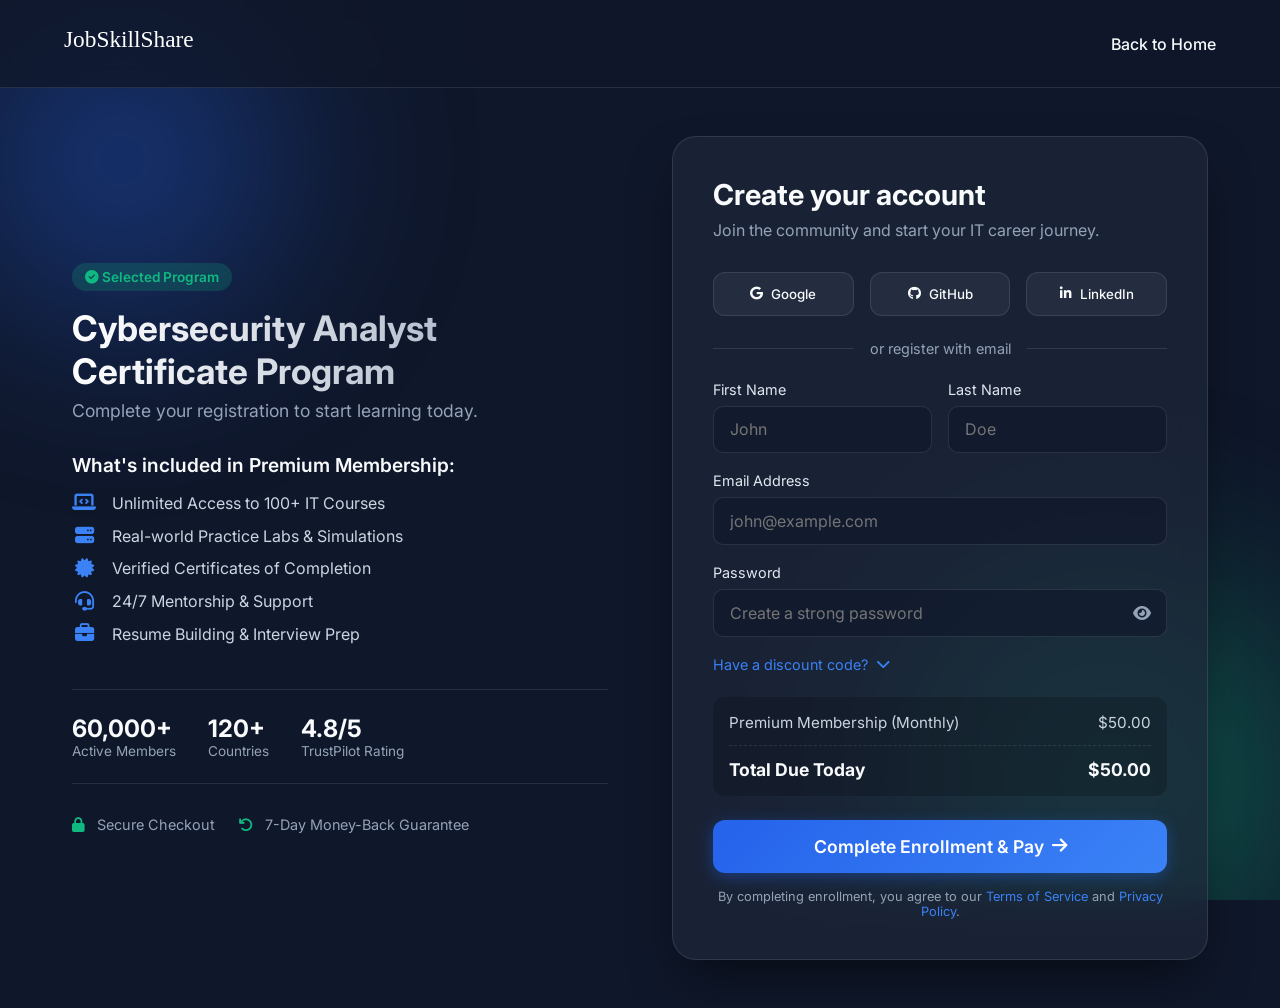
==== prototype/index.html @ 578d4b9c "Add Week 1-4 reports and prototype" ====
<!DOCTYPE html>
<html lang="en">
<head>
    <meta charset="UTF-8">
    <meta name="viewport" content="width=device-width, initial-scale=1.0">
    <title>Membership & Registration - JobSkillShare</title>
    <link rel="stylesheet" href="styles.css">
    <link href="https://fonts.googleapis.com/css2?family=Inter:wght@300;400;500;600;700&display=swap" rel="stylesheet">
    <!-- FontAwesome for icons -->
    <link rel="stylesheet" href="https://cdnjs.cloudflare.com/ajax/libs/font-awesome/6.4.0/css/all.min.css">
</head>
<body>

    <div class="background-elements">
        <div class="blob blob-1"></div>
        <div class="blob blob-2"></div>
    </div>

    <nav class="navbar">
        <div class="logo">
            <img src="https://www.jobskillshare.org/wp-content/uploads/2021/11/jss-logo-2021-white.png" alt="JobSkillShare Logo" onerror="this.src='[data-uri]';">
        </div>
        <a href="https://www.jobskillshare.org/?ref=syfr#/membership" class="nav-link">Back to Home</a>
    </nav>

    <main class="container">
        
        <div class="left-panel">
            <div class="program-context">
                <span class="badge"><i class="fas fa-check-circle"></i> Selected Program</span>
                <h2>Cybersecurity Analyst Certificate Program</h2>
                <p>Complete your registration to start learning today.</p>
            </div>

            <div class="benefits-list">
                <h3>What's included in Premium Membership:</h3>
                <ul>
                    <li><i class="fas fa-laptop-code"></i> Unlimited Access to 100+ IT Courses</li>
                    <li><i class="fas fa-server"></i> Real-world Practice Labs & Simulations</li>
                    <li><i class="fas fa-certificate"></i> Verified Certificates of Completion</li>
                    <li><i class="fas fa-headset"></i> 24/7 Mentorship & Support</li>
                    <li><i class="fas fa-briefcase"></i> Resume Building & Interview Prep</li>
                </ul>
            </div>

            <div class="trust-signals">
                <div class="trust-stat">
                    <h4>60,000+</h4>
                    <p>Active Members</p>
                </div>
                <div class="trust-stat">
                    <h4>120+</h4>
                    <p>Countries</p>
                </div>
                <div class="trust-stat">
                    <h4>4.8/5</h4>
                    <p>TrustPilot Rating</p>
                </div>
            </div>
            
            <div class="secure-badges">
                <span><i class="fas fa-lock"></i> Secure Checkout</span>
                <span><i class="fas fa-undo"></i> 7-Day Money-Back Guarantee</span>
            </div>
        </div>

        <div class="right-panel">
            <div class="registration-card glass-panel">
                <div class="card-header">
                    <h2>Create your account</h2>
                    <p>Join the community and start your IT career journey.</p>
                </div>

                <div class="social-login">
                    <button class="social-btn google" aria-label="Sign up with Google">
                        <i class="fab fa-google"></i> Google
                    </button>
                    <button class="social-btn github" aria-label="Sign up with GitHub">
                        <i class="fab fa-github"></i> GitHub
                    </button>
                    <button class="social-btn linkedin" aria-label="Sign up with LinkedIn">
                        <i class="fab fa-linkedin-in"></i> LinkedIn
                    </button>
                </div>

                <div class="divider">
                    <span>or register with email</span>
                </div>

                <form id="registrationForm" onsubmit="event.preventDefault(); window.location.href='https://www.jobskillshare.org/?ref=syfr#/membership';">
                    
                    <div class="form-row">
                        <div class="form-group">
                            <label for="firstName">First Name</label>
                            <input type="text" id="firstName" placeholder="John" required>
                        </div>
                        <div class="form-group">
                            <label for="lastName">Last Name</label>
                            <input type="text" id="lastName" placeholder="Doe" required>
                        </div>
                    </div>

                    <div class="form-group">
                        <label for="email">Email Address</label>
                        <input type="email" id="email" placeholder="john@example.com" required>
                    </div>

                    <div class="form-group">
                        <label for="password">Password</label>
                        <div class="password-input">
                            <input type="password" id="password" placeholder="Create a strong password" required>
                            <i class="fas fa-eye toggle-password" onclick="togglePassword()"></i>
                        </div>
                    </div>
                    
                    <div class="discount-section">
                        <button type="button" class="discount-toggle" onclick="toggleDiscount()">
                            Have a discount code? <i class="fas fa-chevron-down"></i>
                        </button>
                        <div class="discount-input-container" id="discountContainer">
                            <input type="text" placeholder="Enter code">
                            <button type="button" class="apply-btn">Apply</button>
                        </div>
                    </div>

                    <div class="order-summary">
                        <div class="summary-row">
                            <span>Premium Membership (Monthly)</span>
                            <span>$50.00</span>
                        </div>
                        <div class="summary-row total">
                            <span>Total Due Today</span>
                            <span>$50.00</span>
                        </div>
                    </div>

                    <button type="submit" class="submit-btn cta-btn">
                        Complete Enrollment & Pay <i class="fas fa-arrow-right"></i>
                    </button>
                    <p class="terms">By completing enrollment, you agree to our <a href="#">Terms of Service</a> and <a href="#">Privacy Policy</a>.</p>
                </form>
            </div>
        </div>

    </main>

    <script src="script.js"></script>
</body>
</html>
---- prototype/styles.css ----
:root {
    --primary: #2563eb;
    --primary-hover: #1d4ed8;
    --secondary: #3b82f6;
    --accent: #10b981;
    --bg-color: #0f172a;
    --text-main: #f8fafc;
    --text-muted: #94a3b8;
    --card-bg: rgba(30, 41, 59, 0.7);
    --border-color: rgba(255, 255, 255, 0.1);
    --input-bg: rgba(15, 23, 42, 0.6);
}

* {
    margin: 0;
    padding: 0;
    box-sizing: border-box;
    font-family: 'Inter', sans-serif;
}

body {
    background-color: var(--bg-color);
    color: var(--text-main);
    min-height: 100vh;
    position: relative;
    overflow-x: hidden;
}

/* Dynamic Background Elements */
.background-elements {
    position: fixed;
    top: 0;
    left: 0;
    width: 100%;
    height: 100%;
    z-index: -1;
    overflow: hidden;
}

.blob {
    position: absolute;
    filter: blur(80px);
    border-radius: 50%;
    opacity: 0.5;
    animation: float 10s infinite alternate ease-in-out;
}

.blob-1 {
    top: -10%;
    left: -10%;
    width: 500px;
    height: 500px;
    background: radial-gradient(circle, var(--primary) 0%, transparent 70%);
}

.blob-2 {
    bottom: -20%;
    right: -10%;
    width: 600px;
    height: 600px;
    background: radial-gradient(circle, var(--accent) 0%, transparent 70%);
    animation-delay: -5s;
}

@keyframes float {
    0% { transform: translate(0, 0) scale(1); }
    100% { transform: translate(50px, 50px) scale(1.1); }
}

/* Navbar */
.navbar {
    display: flex;
    justify-content: space-between;
    align-items: center;
    padding: 1.5rem 5%;
    background: rgba(15, 23, 42, 0.8);
    backdrop-filter: blur(10px);
    border-bottom: 1px solid var(--border-color);
}

.logo img {
    height: 35px;
}

.nav-link {
    color: var(--text-main);
    text-decoration: none;
    font-weight: 500;
    transition: color 0.3s;
}

.nav-link:hover {
    color: var(--secondary);
}

/* Main Layout */
.container {
    display: flex;
    flex-wrap: wrap;
    max-width: 1200px;
    margin: 3rem auto;
    padding: 0 2rem;
    gap: 4rem;
}

.left-panel {
    flex: 1;
    min-width: 300px;
    display: flex;
    flex-direction: column;
    justify-content: center;
    gap: 2rem;
}

.right-panel {
    flex: 1;
    min-width: 350px;
}

/* Program Context */
.program-context .badge {
    display: inline-block;
    background: rgba(16, 185, 129, 0.2);
    color: var(--accent);
    padding: 0.4rem 0.8rem;
    border-radius: 20px;
    font-size: 0.85rem;
    font-weight: 600;
    margin-bottom: 1rem;
}

.program-context h2 {
    font-size: 2.2rem;
    line-height: 1.2;
    margin-bottom: 0.5rem;
    background: linear-gradient(to right, #fff, #94a3b8);
    -webkit-background-clip: text;
    -webkit-text-fill-color: transparent;
}

.program-context p {
    color: var(--text-muted);
    font-size: 1.1rem;
}

/* Benefits List */
.benefits-list h3 {
    font-size: 1.2rem;
    margin-bottom: 1rem;
    font-weight: 600;
}

.benefits-list ul {
    list-style: none;
}

.benefits-list li {
    display: flex;
    align-items: center;
    gap: 1rem;
    margin-bottom: 0.8rem;
    font-size: 1rem;
    color: #cbd5e1;
}

.benefits-list li i {
    color: var(--secondary);
    font-size: 1.2rem;
    width: 24px;
    text-align: center;
}

/* Trust Signals */
.trust-signals {
    display: flex;
    gap: 2rem;
    padding: 1.5rem 0;
    border-top: 1px solid var(--border-color);
    border-bottom: 1px solid var(--border-color);
}

.trust-stat h4 {
    font-size: 1.5rem;
    color: var(--text-main);
}

.trust-stat p {
    font-size: 0.85rem;
    color: var(--text-muted);
}

/* Secure Badges */
.secure-badges {
    display: flex;
    gap: 1.5rem;
    font-size: 0.9rem;
    color: var(--text-muted);
}

.secure-badges i {
    color: var(--accent);
    margin-right: 0.5rem;
}

/* Registration Card - Glassmorphism */
.glass-panel {
    background: var(--card-bg);
    backdrop-filter: blur(16px);
    -webkit-backdrop-filter: blur(16px);
    border: 1px solid var(--border-color);
    border-radius: 24px;
    padding: 2.5rem;
    box-shadow: 0 25px 50px -12px rgba(0, 0, 0, 0.5);
}

.card-header h2 {
    font-size: 1.8rem;
    margin-bottom: 0.5rem;
}

.card-header p {
    color: var(--text-muted);
    margin-bottom: 2rem;
}

/* Social Login */
.social-login {
    display: flex;
    gap: 1rem;
    margin-bottom: 1.5rem;
}

.social-btn {
    flex: 1;
    display: flex;
    align-items: center;
    justify-content: center;
    gap: 0.5rem;
    padding: 0.8rem;
    border-radius: 12px;
    border: 1px solid var(--border-color);
    background: rgba(255, 255, 255, 0.05);
    color: var(--text-main);
    font-weight: 500;
    cursor: pointer;
    transition: all 0.3s ease;
}

.social-btn:hover {
    background: rgba(255, 255, 255, 0.1);
    transform: translateY(-2px);
}

/* Divider */
.divider {
    display: flex;
    align-items: center;
    text-align: center;
    margin: 1.5rem 0;
    color: var(--text-muted);
    font-size: 0.9rem;
}

.divider::before, .divider::after {
    content: '';
    flex: 1;
    border-bottom: 1px solid var(--border-color);
}

.divider span {
    padding: 0 1rem;
}

/* Form Styles */
.form-row {
    display: flex;
    gap: 1rem;
}

.form-group {
    margin-bottom: 1.2rem;
    flex: 1;
}

.form-group label {
    display: block;
    margin-bottom: 0.5rem;
    font-size: 0.9rem;
    color: #e2e8f0;
}

.form-group input {
    width: 100%;
    padding: 0.8rem 1rem;
    border-radius: 10px;
    border: 1px solid var(--border-color);
    background: var(--input-bg);
    color: var(--text-main);
    font-size: 1rem;
    transition: border-color 0.3s, box-shadow 0.3s;
}

.form-group input:focus {
    outline: none;
    border-color: var(--secondary);
    box-shadow: 0 0 0 3px rgba(59, 130, 246, 0.2);
}

.password-input {
    position: relative;
}

.toggle-password {
    position: absolute;
    right: 1rem;
    top: 50%;
    transform: translateY(-50%);
    cursor: pointer;
    color: var(--text-muted);
}

/* Discount Section */
.discount-section {
    margin-bottom: 1.5rem;
}

.discount-toggle {
    background: none;
    border: none;
    color: var(--secondary);
    cursor: pointer;
    font-size: 0.9rem;
    display: flex;
    align-items: center;
    gap: 0.5rem;
}

.discount-input-container {
    display: none;
    margin-top: 0.8rem;
    display: flex;
    gap: 0.5rem;
    opacity: 0;
    visibility: hidden;
    height: 0;
    transition: all 0.3s ease;
}

.discount-input-container.active {
    opacity: 1;
    visibility: visible;
    height: auto;
}

.discount-input-container input {
    flex: 1;
    padding: 0.6rem 1rem;
    border-radius: 8px;
    border: 1px solid var(--border-color);
    background: var(--input-bg);
    color: var(--text-main);
}

.apply-btn {
    padding: 0.6rem 1.2rem;
    border-radius: 8px;
    border: none;
    background: rgba(255, 255, 255, 0.1);
    color: var(--text-main);
    cursor: pointer;
    transition: background 0.3s;
}

.apply-btn:hover {
    background: rgba(255, 255, 255, 0.2);
}

/* Order Summary */
.order-summary {
    background: rgba(0, 0, 0, 0.2);
    padding: 1rem;
    border-radius: 12px;
    margin-bottom: 1.5rem;
}

.summary-row {
    display: flex;
    justify-content: space-between;
    font-size: 0.95rem;
    color: #cbd5e1;
}

.summary-row.total {
    margin-top: 0.8rem;
    padding-top: 0.8rem;
    border-top: 1px dashed var(--border-color);
    font-weight: 700;
    font-size: 1.1rem;
    color: var(--text-main);
}

/* CTA Button */
.cta-btn {
    width: 100%;
    padding: 1rem;
    border-radius: 12px;
    border: none;
    background: linear-gradient(135deg, var(--primary), var(--secondary));
    color: white;
    font-size: 1.1rem;
    font-weight: 600;
    cursor: pointer;
    display: flex;
    justify-content: center;
    align-items: center;
    gap: 0.5rem;
    transition: transform 0.3s, box-shadow 0.3s;
    box-shadow: 0 4px 15px rgba(37, 99, 235, 0.4);
}

.cta-btn:hover {
    transform: translateY(-2px);
    box-shadow: 0 6px 20px rgba(37, 99, 235, 0.6);
}

.terms {
    margin-top: 1rem;
    text-align: center;
    font-size: 0.8rem;
    color: var(--text-muted);
}

.terms a {
    color: var(--secondary);
    text-decoration: none;
}

/* Responsive */
@media (max-width: 768px) {
    .container {
        flex-direction: column;
        padding: 0 1rem;
        gap: 2rem;
        margin: 2rem auto;
    }
    
    .trust-signals {
        flex-direction: column;
        gap: 1rem;
    }
    
    .social-login {
        flex-direction: column;
    }
}
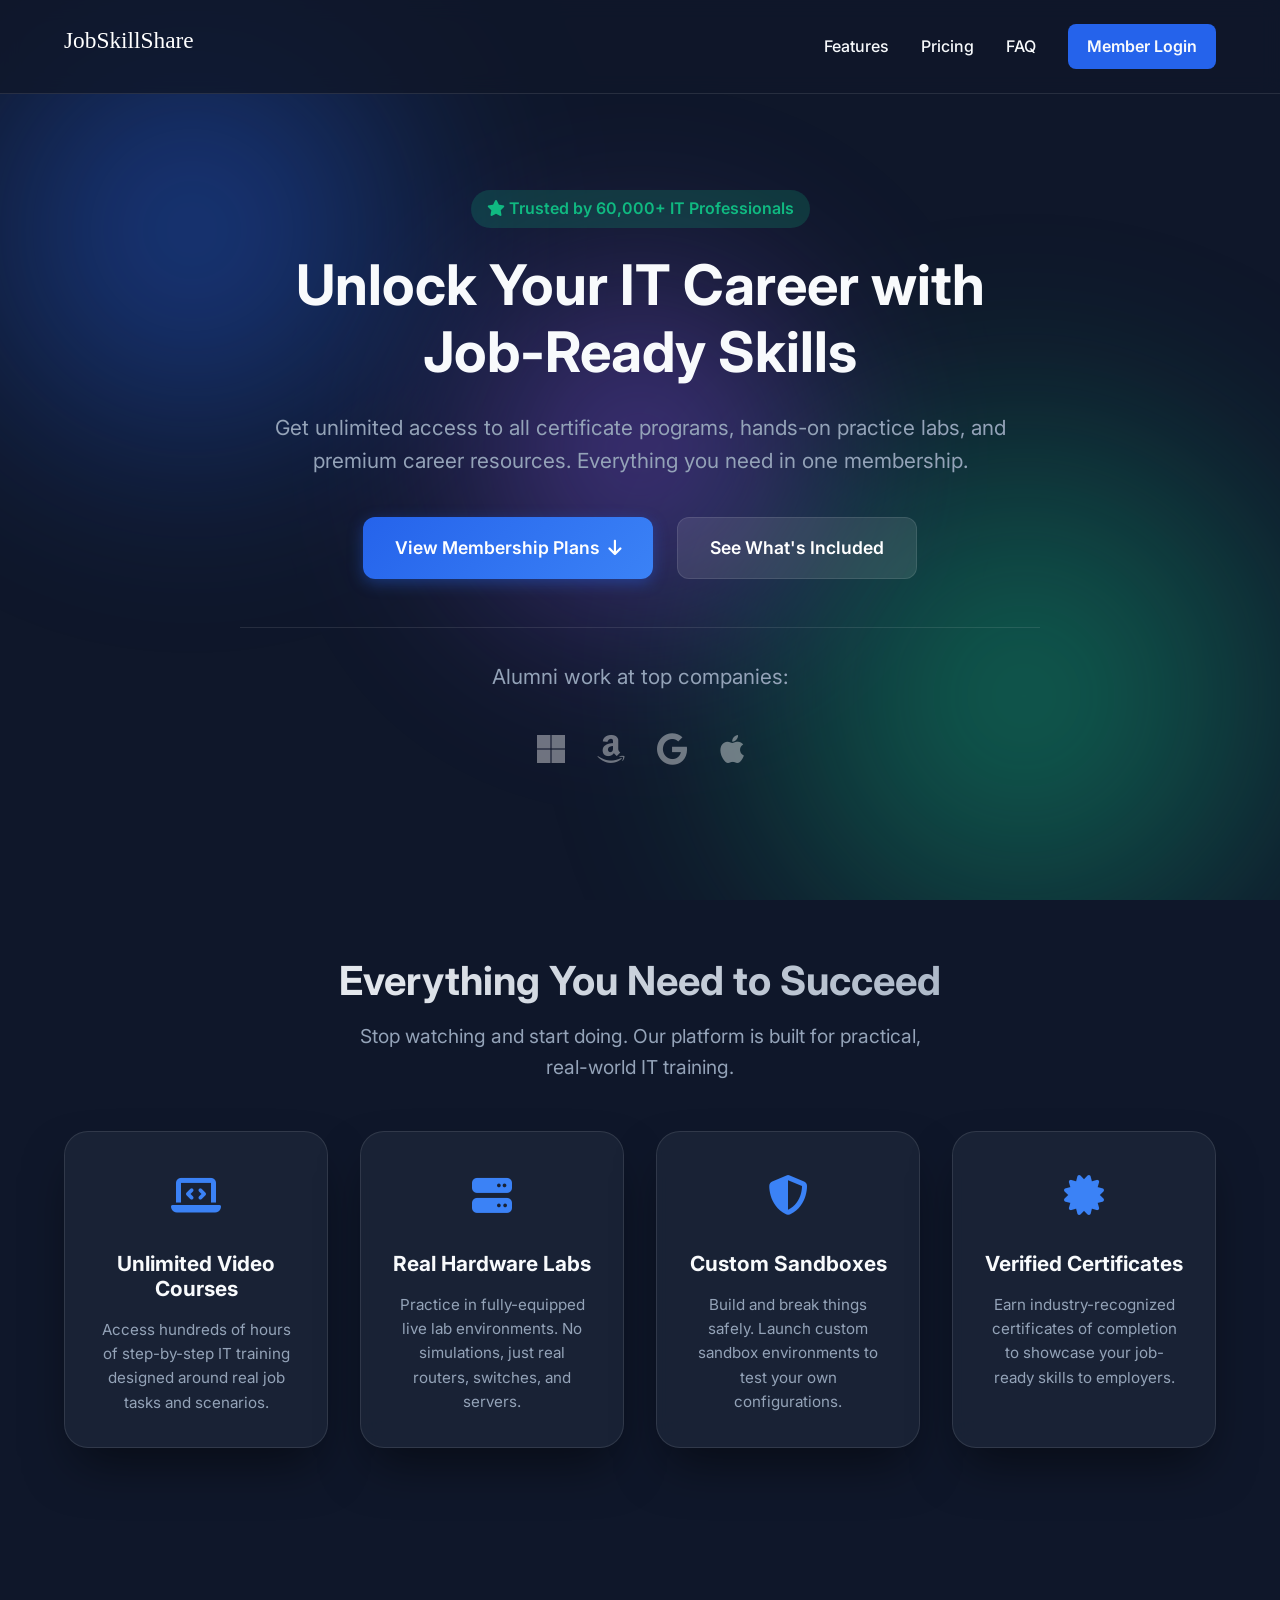
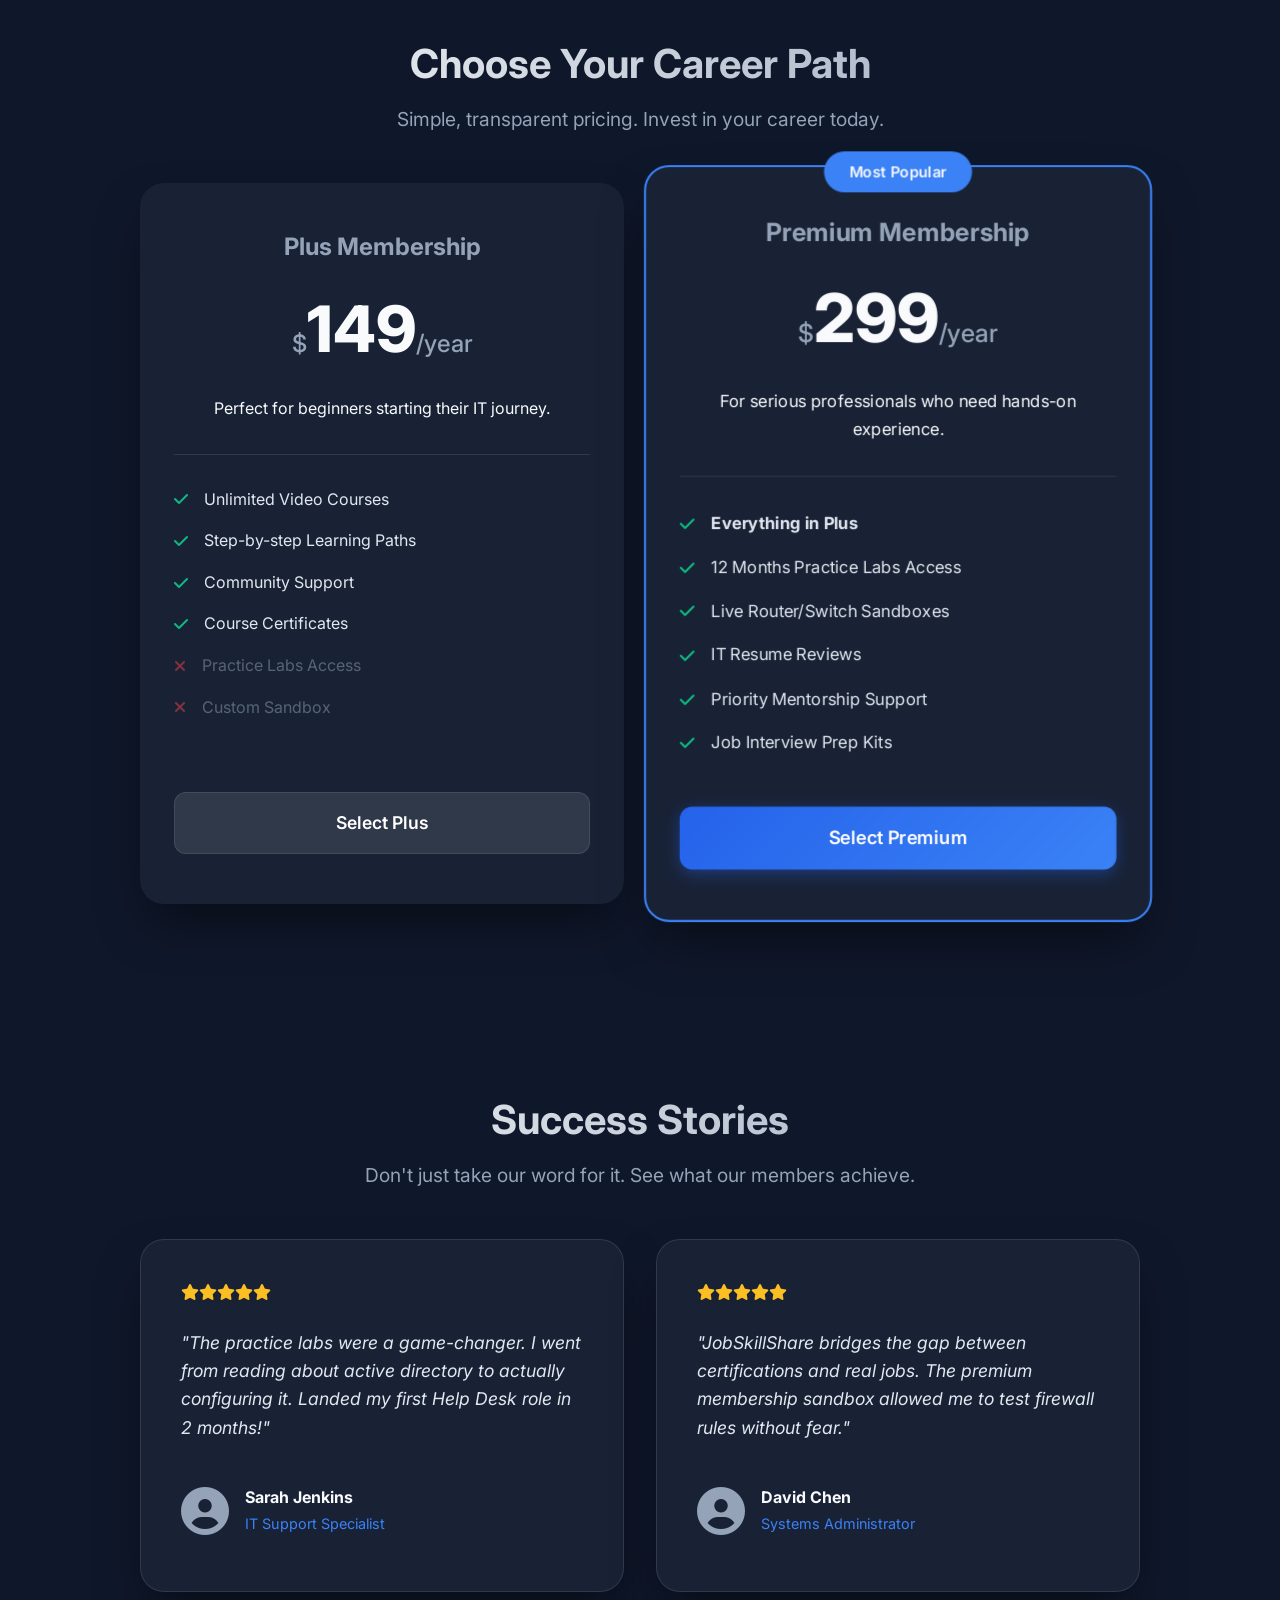
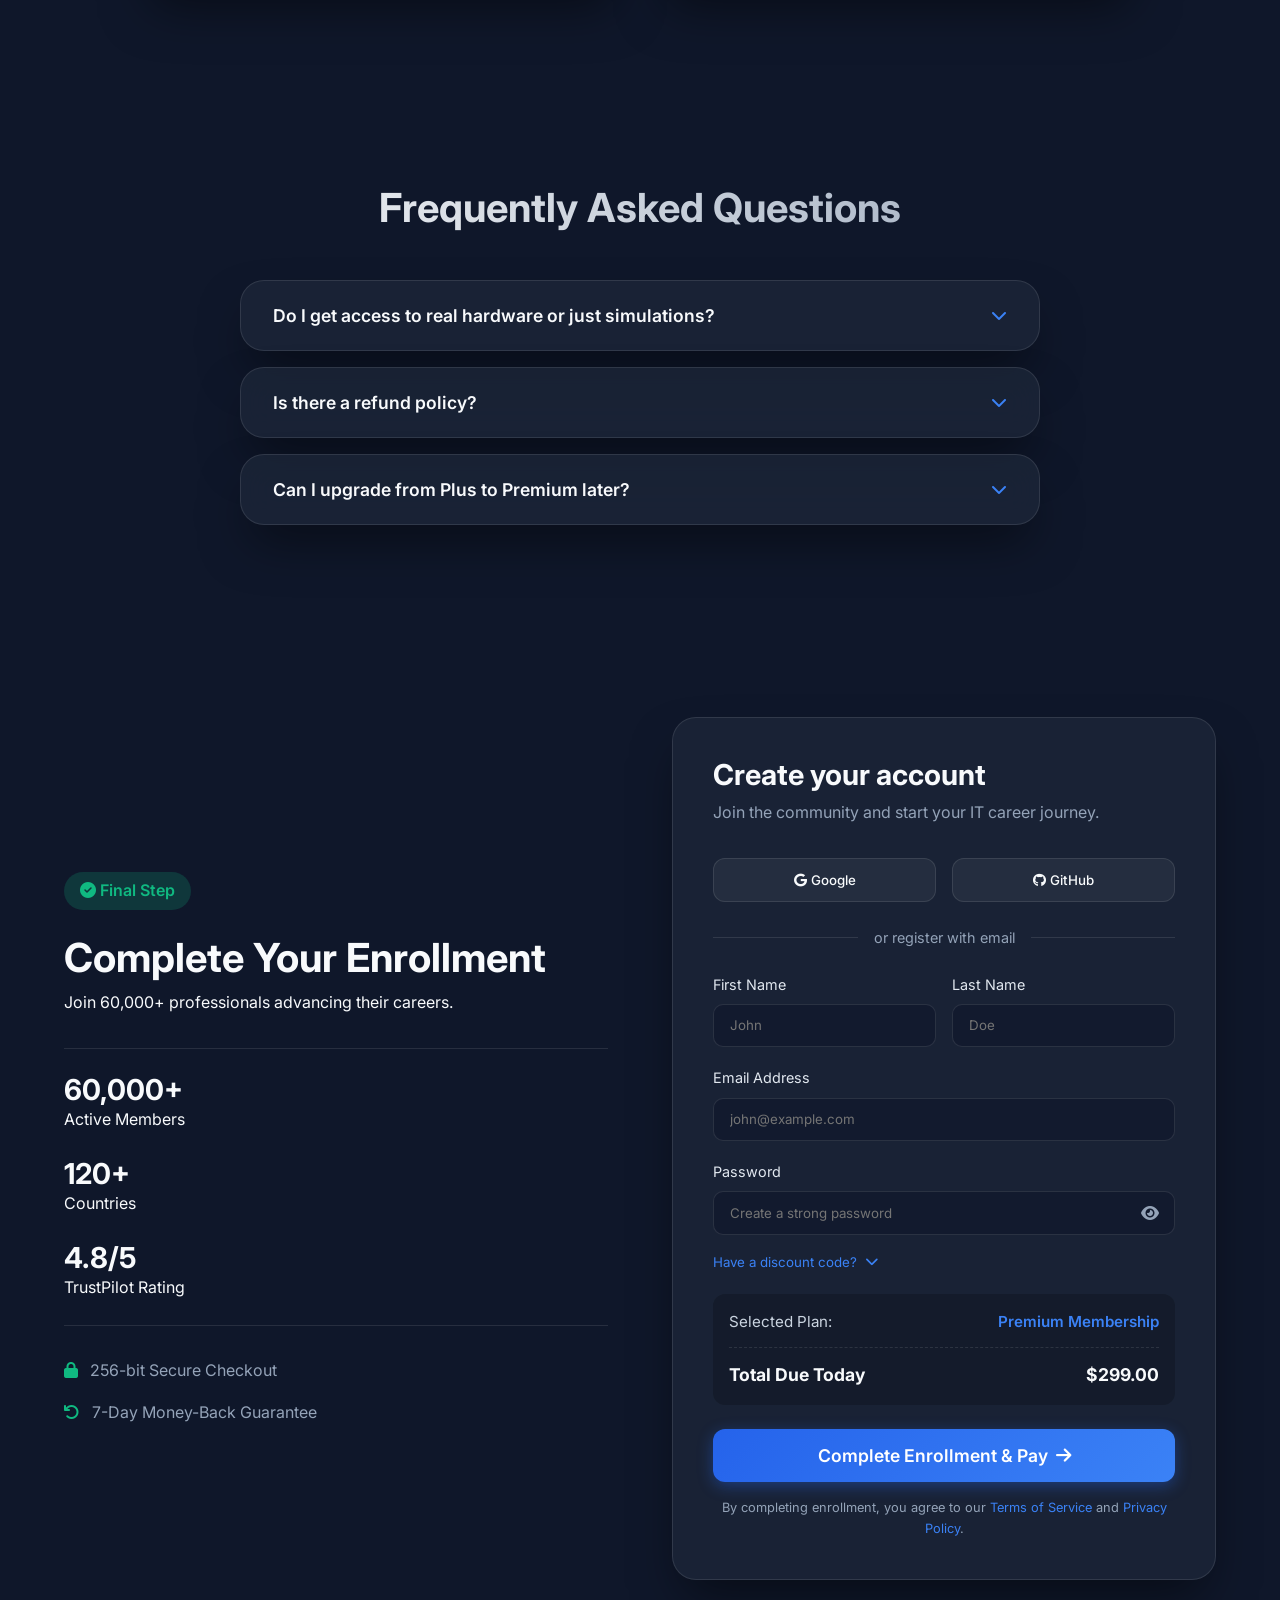
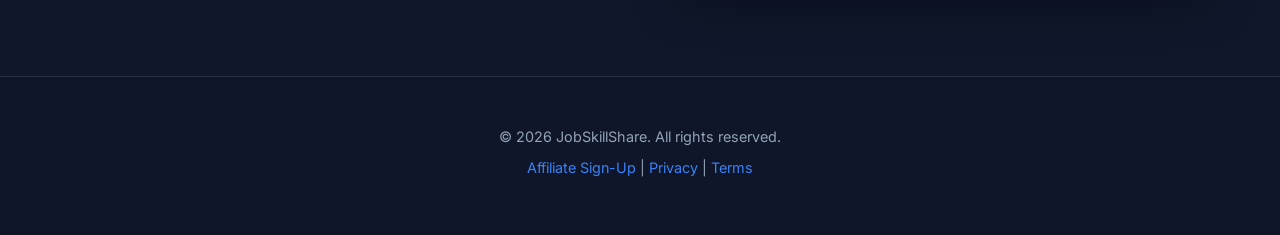
==== commit fd109999: "Expand membership prototype to full scrolling landing page" ====
--- a/prototype/index.html
+++ b/prototype/index.html
@@ -5,8 +5,7 @@
     <meta name="viewport" content="width=device-width, initial-scale=1.0">
     <title>Membership & Registration - JobSkillShare</title>
     <link rel="stylesheet" href="styles.css">
-    <link href="https://fonts.googleapis.com/css2?family=Inter:wght@300;400;500;600;700&display=swap" rel="stylesheet">
-    <!-- FontAwesome for icons -->
+    <link href="https://fonts.googleapis.com/css2?family=Inter:wght@300;400;500;600;700;800&display=swap" rel="stylesheet">
     <link rel="stylesheet" href="https://cdnjs.cloudflare.com/ajax/libs/font-awesome/6.4.0/css/all.min.css">
 </head>
 <body>
@@ -14,135 +13,309 @@
     <div class="background-elements">
         <div class="blob blob-1"></div>
         <div class="blob blob-2"></div>
+        <div class="blob blob-3"></div>
     </div>
 
     <nav class="navbar">
         <div class="logo">
             <img src="https://www.jobskillshare.org/wp-content/uploads/2021/11/jss-logo-2021-white.png" alt="JobSkillShare Logo" onerror="this.src='[data-uri]';">
         </div>
-        <a href="https://www.jobskillshare.org/?ref=syfr#/membership" class="nav-link">Back to Home</a>
+        <div class="nav-links">
+            <a href="#features" class="nav-link">Features</a>
+            <a href="#pricing" class="nav-link">Pricing</a>
+            <a href="#faq" class="nav-link">FAQ</a>
+            <a href="https://www.jobskillshare.org/?ref=syfr#/membership" class="nav-link cta-nav">Member Login</a>
+        </div>
     </nav>
 
-    <main class="container">
-        
-        <div class="left-panel">
-            <div class="program-context">
-                <span class="badge"><i class="fas fa-check-circle"></i> Selected Program</span>
-                <h2>Cybersecurity Analyst Certificate Program</h2>
-                <p>Complete your registration to start learning today.</p>
-            </div>
-
-            <div class="benefits-list">
-                <h3>What's included in Premium Membership:</h3>
-                <ul>
-                    <li><i class="fas fa-laptop-code"></i> Unlimited Access to 100+ IT Courses</li>
-                    <li><i class="fas fa-server"></i> Real-world Practice Labs & Simulations</li>
-                    <li><i class="fas fa-certificate"></i> Verified Certificates of Completion</li>
-                    <li><i class="fas fa-headset"></i> 24/7 Mentorship & Support</li>
-                    <li><i class="fas fa-briefcase"></i> Resume Building & Interview Prep</li>
-                </ul>
-            </div>
-
-            <div class="trust-signals">
-                <div class="trust-stat">
-                    <h4>60,000+</h4>
-                    <p>Active Members</p>
-                </div>
-                <div class="trust-stat">
-                    <h4>120+</h4>
-                    <p>Countries</p>
-                </div>
-                <div class="trust-stat">
-                    <h4>4.8/5</h4>
-                    <p>TrustPilot Rating</p>
-                </div>
-            </div>
+    <!-- Hero Section -->
+    <header class="hero">
+        <div class="hero-content">
+            <span class="badge"><i class="fas fa-star"></i> Trusted by 60,000+ IT Professionals</span>
+            <h1>Unlock Your IT Career with Job-Ready Skills</h1>
+            <p>Get unlimited access to all certificate programs, hands-on practice labs, and premium career resources. Everything you need in one membership.</p>
+            <div class="hero-actions">
+                <a href="#pricing" class="cta-btn primary-btn">View Membership Plans <i class="fas fa-arrow-down"></i></a>
+                <a href="#features" class="cta-btn secondary-btn">See What's Included</a>
+            </div>
+            <div class="trust-logos">
+                <p>Alumni work at top companies:</p>
+                <div class="logos-grid">
+                    <i class="fab fa-microsoft"></i>
+                    <i class="fab fa-amazon"></i>
+                    <i class="fab fa-google"></i>
+                    <i class="fab fa-apple"></i>
+                </div>
+            </div>
+        </div>
+    </header>
+
+    <!-- Features Section -->
+    <section id="features" class="features-section">
+        <div class="section-header">
+            <h2>Everything You Need to Succeed</h2>
+            <p>Stop watching and start doing. Our platform is built for practical, real-world IT training.</p>
+        </div>
+        <div class="features-grid">
+            <div class="feature-card glass-panel">
+                <div class="feature-icon"><i class="fas fa-laptop-code"></i></div>
+                <h3>Unlimited Video Courses</h3>
+                <p>Access hundreds of hours of step-by-step IT training designed around real job tasks and scenarios.</p>
+            </div>
+            <div class="feature-card glass-panel">
+                <div class="feature-icon"><i class="fas fa-server"></i></div>
+                <h3>Real Hardware Labs</h3>
+                <p>Practice in fully-equipped live lab environments. No simulations, just real routers, switches, and servers.</p>
+            </div>
+            <div class="feature-card glass-panel">
+                <div class="feature-icon"><i class="fas fa-shield-alt"></i></div>
+                <h3>Custom Sandboxes</h3>
+                <p>Build and break things safely. Launch custom sandbox environments to test your own configurations.</p>
+            </div>
+            <div class="feature-card glass-panel">
+                <div class="feature-icon"><i class="fas fa-certificate"></i></div>
+                <h3>Verified Certificates</h3>
+                <p>Earn industry-recognized certificates of completion to showcase your job-ready skills to employers.</p>
+            </div>
+        </div>
+    </section>
+
+    <!-- Pricing Section -->
+    <section id="pricing" class="pricing-section">
+        <div class="section-header">
+            <h2>Choose Your Career Path</h2>
+            <p>Simple, transparent pricing. Invest in your career today.</p>
+        </div>
+        <div class="pricing-grid">
+            <!-- Plus Plan -->
+            <div class="pricing-card glass-panel">
+                <div class="plan-header">
+                    <h3>Plus Membership</h3>
+                    <div class="price"><span>$</span>149<span>/year</span></div>
+                    <p>Perfect for beginners starting their IT journey.</p>
+                </div>
+                <div class="plan-features">
+                    <ul>
+                        <li><i class="fas fa-check"></i> Unlimited Video Courses</li>
+                        <li><i class="fas fa-check"></i> Step-by-step Learning Paths</li>
+                        <li><i class="fas fa-check"></i> Community Support</li>
+                        <li><i class="fas fa-check"></i> Course Certificates</li>
+                        <li class="disabled"><i class="fas fa-times"></i> Practice Labs Access</li>
+                        <li class="disabled"><i class="fas fa-times"></i> Custom Sandbox</li>
+                    </ul>
+                </div>
+                <a href="#registration" class="cta-btn secondary-btn select-plan-btn" data-plan="Plus" data-price="$149.00">Select Plus</a>
+            </div>
+
+            <!-- Premium Plan -->
+            <div class="pricing-card glass-panel popular">
+                <div class="popular-badge">Most Popular</div>
+                <div class="plan-header">
+                    <h3>Premium Membership</h3>
+                    <div class="price"><span>$</span>299<span>/year</span></div>
+                    <p>For serious professionals who need hands-on experience.</p>
+                </div>
+                <div class="plan-features">
+                    <ul>
+                        <li><i class="fas fa-check"></i> <strong>Everything in Plus</strong></li>
+                        <li><i class="fas fa-check"></i> 12 Months Practice Labs Access</li>
+                        <li><i class="fas fa-check"></i> Live Router/Switch Sandboxes</li>
+                        <li><i class="fas fa-check"></i> IT Resume Reviews</li>
+                        <li><i class="fas fa-check"></i> Priority Mentorship Support</li>
+                        <li><i class="fas fa-check"></i> Job Interview Prep Kits</li>
+                    </ul>
+                </div>
+                <a href="#registration" class="cta-btn primary-btn select-plan-btn" data-plan="Premium" data-price="$299.00">Select Premium</a>
+            </div>
+        </div>
+    </section>
+
+    <!-- Testimonials Section -->
+    <section class="testimonials-section">
+        <div class="section-header">
+            <h2>Success Stories</h2>
+            <p>Don't just take our word for it. See what our members achieve.</p>
+        </div>
+        <div class="testimonials-grid">
+            <div class="testimonial-card glass-panel">
+                <div class="stars"><i class="fas fa-star"></i><i class="fas fa-star"></i><i class="fas fa-star"></i><i class="fas fa-star"></i><i class="fas fa-star"></i></div>
+                <p>"The practice labs were a game-changer. I went from reading about active directory to actually configuring it. Landed my first Help Desk role in 2 months!"</p>
+                <div class="author">
+                    <div class="avatar"><i class="fas fa-user-circle"></i></div>
+                    <div class="info">
+                        <h4>Sarah Jenkins</h4>
+                        <span>IT Support Specialist</span>
+                    </div>
+                </div>
+            </div>
+            <div class="testimonial-card glass-panel">
+                <div class="stars"><i class="fas fa-star"></i><i class="fas fa-star"></i><i class="fas fa-star"></i><i class="fas fa-star"></i><i class="fas fa-star"></i></div>
+                <p>"JobSkillShare bridges the gap between certifications and real jobs. The premium membership sandbox allowed me to test firewall rules without fear."</p>
+                <div class="author">
+                    <div class="avatar"><i class="fas fa-user-circle"></i></div>
+                    <div class="info">
+                        <h4>David Chen</h4>
+                        <span>Systems Administrator</span>
+                    </div>
+                </div>
+            </div>
+        </div>
+    </section>
+
+    <!-- FAQ Section -->
+    <section id="faq" class="faq-section">
+        <div class="section-header">
+            <h2>Frequently Asked Questions</h2>
+        </div>
+        <div class="faq-container">
+            <div class="faq-item glass-panel">
+                <div class="faq-question">
+                    <h3>Do I get access to real hardware or just simulations?</h3>
+                    <i class="fas fa-chevron-down"></i>
+                </div>
+                <div class="faq-answer">
+                    <p>With our Premium Membership, you get access to real, live hardware. Our practice labs run on actual servers, routers, and switches, giving you authentic experience rather than just simulations.</p>
+                </div>
+            </div>
+            <div class="faq-item glass-panel">
+                <div class="faq-question">
+                    <h3>Is there a refund policy?</h3>
+                    <i class="fas fa-chevron-down"></i>
+                </div>
+                <div class="faq-answer">
+                    <p>Yes! We offer a 7-day money-back guarantee. If you decide the platform isn't for you within the first 7 days, simply contact support for a full refund.</p>
+                </div>
+            </div>
+            <div class="faq-item glass-panel">
+                <div class="faq-question">
+                    <h3>Can I upgrade from Plus to Premium later?</h3>
+                    <i class="fas fa-chevron-down"></i>
+                </div>
+                <div class="faq-answer">
+                    <p>Absolutely. You can upgrade from Plus to Premium at any time from your account dashboard. You will only pay the prorated difference.</p>
+                </div>
+            </div>
+        </div>
+    </section>
+
+    <!-- Registration Section -->
+    <section id="registration" class="registration-section">
+        <div class="container registration-container">
             
-            <div class="secure-badges">
-                <span><i class="fas fa-lock"></i> Secure Checkout</span>
-                <span><i class="fas fa-undo"></i> 7-Day Money-Back Guarantee</span>
-            </div>
-        </div>
-
-        <div class="right-panel">
-            <div class="registration-card glass-panel">
-                <div class="card-header">
-                    <h2>Create your account</h2>
-                    <p>Join the community and start your IT career journey.</p>
-                </div>
-
-                <div class="social-login">
-                    <button class="social-btn google" aria-label="Sign up with Google">
-                        <i class="fab fa-google"></i> Google
-                    </button>
-                    <button class="social-btn github" aria-label="Sign up with GitHub">
-                        <i class="fab fa-github"></i> GitHub
-                    </button>
-                    <button class="social-btn linkedin" aria-label="Sign up with LinkedIn">
-                        <i class="fab fa-linkedin-in"></i> LinkedIn
-                    </button>
-                </div>
-
-                <div class="divider">
-                    <span>or register with email</span>
-                </div>
-
-                <form id="registrationForm" onsubmit="event.preventDefault(); window.location.href='https://www.jobskillshare.org/?ref=syfr#/membership';">
-                    
-                    <div class="form-row">
+            <div class="left-panel">
+                <div class="program-context">
+                    <span class="badge"><i class="fas fa-check-circle"></i> Final Step</span>
+                    <h2>Complete Your Enrollment</h2>
+                    <p>Join 60,000+ professionals advancing their careers.</p>
+                </div>
+
+                <div class="trust-signals vertical">
+                    <div class="trust-stat">
+                        <h4>60,000+</h4>
+                        <p>Active Members</p>
+                    </div>
+                    <div class="trust-stat">
+                        <h4>120+</h4>
+                        <p>Countries</p>
+                    </div>
+                    <div class="trust-stat">
+                        <h4>4.8/5</h4>
+                        <p>TrustPilot Rating</p>
+                    </div>
+                </div>
+                
+                <div class="secure-badges">
+                    <span><i class="fas fa-lock"></i> 256-bit Secure Checkout</span>
+                    <span><i class="fas fa-undo"></i> 7-Day Money-Back Guarantee</span>
+                </div>
+            </div>
+
+            <div class="right-panel">
+                <div class="registration-card glass-panel">
+                    <div class="card-header">
+                        <h2>Create your account</h2>
+                        <p>Join the community and start your IT career journey.</p>
+                    </div>
+
+                    <div class="social-login">
+                        <button class="social-btn google" aria-label="Sign up with Google">
+                            <i class="fab fa-google"></i> Google
+                        </button>
+                        <button class="social-btn github" aria-label="Sign up with GitHub">
+                            <i class="fab fa-github"></i> GitHub
+                        </button>
+                    </div>
+
+                    <div class="divider">
+                        <span>or register with email</span>
+                    </div>
+
+                    <form id="registrationForm" onsubmit="event.preventDefault(); window.location.href='https://www.jobskillshare.org/?ref=syfr#/membership';">
+                        
+                        <div class="form-row">
+                            <div class="form-group">
+                                <label for="firstName">First Name</label>
+                                <input type="text" id="firstName" placeholder="John" required>
+                            </div>
+                            <div class="form-group">
+                                <label for="lastName">Last Name</label>
+                                <input type="text" id="lastName" placeholder="Doe" required>
+                            </div>
+                        </div>
+
                         <div class="form-group">
-                            <label for="firstName">First Name</label>
-                            <input type="text" id="firstName" placeholder="John" required>
-                        </div>
+                            <label for="email">Email Address</label>
+                            <input type="email" id="email" placeholder="john@example.com" required>
+                        </div>
+
                         <div class="form-group">
-                            <label for="lastName">Last Name</label>
-                            <input type="text" id="lastName" placeholder="Doe" required>
-                        </div>
-                    </div>
-
-                    <div class="form-group">
-                        <label for="email">Email Address</label>
-                        <input type="email" id="email" placeholder="john@example.com" required>
-                    </div>
-
-                    <div class="form-group">
-                        <label for="password">Password</label>
-                        <div class="password-input">
-                            <input type="password" id="password" placeholder="Create a strong password" required>
-                            <i class="fas fa-eye toggle-password" onclick="togglePassword()"></i>
-                        </div>
-                    </div>
-                    
-                    <div class="discount-section">
-                        <button type="button" class="discount-toggle" onclick="toggleDiscount()">
-                            Have a discount code? <i class="fas fa-chevron-down"></i>
+                            <label for="password">Password</label>
+                            <div class="password-input">
+                                <input type="password" id="password" placeholder="Create a strong password" required>
+                                <i class="fas fa-eye toggle-password" onclick="togglePassword()"></i>
+                            </div>
+                        </div>
+                        
+                        <div class="discount-section">
+                            <button type="button" class="discount-toggle" onclick="toggleDiscount()">
+                                Have a discount code? <i class="fas fa-chevron-down"></i>
+                            </button>
+                            <div class="discount-input-container" id="discountContainer">
+                                <input type="text" placeholder="Enter code">
+                                <button type="button" class="apply-btn">Apply</button>
+                            </div>
+                        </div>
+
+                        <div class="order-summary">
+                            <div class="summary-row">
+                                <span>Selected Plan:</span>
+                                <span id="selectedPlanName" class="highlight-plan">Premium Membership</span>
+                            </div>
+                            <div class="summary-row total">
+                                <span>Total Due Today</span>
+                                <span id="selectedPlanPrice">$299.00</span>
+                            </div>
+                        </div>
+
+                        <button type="submit" class="submit-btn cta-btn primary-btn">
+                            Complete Enrollment & Pay <i class="fas fa-arrow-right"></i>
                         </button>
-                        <div class="discount-input-container" id="discountContainer">
-                            <input type="text" placeholder="Enter code">
-                            <button type="button" class="apply-btn">Apply</button>
-                        </div>
-                    </div>
-
-                    <div class="order-summary">
-                        <div class="summary-row">
-                            <span>Premium Membership (Monthly)</span>
-                            <span>$50.00</span>
-                        </div>
-                        <div class="summary-row total">
-                            <span>Total Due Today</span>
-                            <span>$50.00</span>
-                        </div>
-                    </div>
-
-                    <button type="submit" class="submit-btn cta-btn">
-                        Complete Enrollment & Pay <i class="fas fa-arrow-right"></i>
-                    </button>
-                    <p class="terms">By completing enrollment, you agree to our <a href="#">Terms of Service</a> and <a href="#">Privacy Policy</a>.</p>
-                </form>
-            </div>
-        </div>
-
-    </main>
+                        <p class="terms">By completing enrollment, you agree to our <a href="#">Terms of Service</a> and <a href="#">Privacy Policy</a>.</p>
+                    </form>
+                </div>
+            </div>
+
+        </div>
+    </section>
+
+    <footer class="footer">
+        <p>&copy; 2026 JobSkillShare. All rights reserved.</p>
+        <p>
+            <a href="https://www.jobskillshare.org/?ref=syfr#/membership">Affiliate Sign-Up</a> |
+            <a href="#">Privacy</a> | 
+            <a href="#">Terms</a>
+        </p>
+    </footer>
 
     <script src="script.js"></script>
 </body>
--- a/prototype/styles.css
+++ b/prototype/styles.css
@@ -11,6 +11,10 @@
     --input-bg: rgba(15, 23, 42, 0.6);
 }
 
+html {
+    scroll-behavior: smooth;
+}
+
 * {
     margin: 0;
     padding: 0;
@@ -21,12 +25,12 @@
 body {
     background-color: var(--bg-color);
     color: var(--text-main);
-    min-height: 100vh;
+    line-height: 1.6;
     position: relative;
     overflow-x: hidden;
 }
 
-/* Dynamic Background Elements */
+/* Background Animations */
 .background-elements {
     position: fixed;
     top: 0;
@@ -45,411 +49,170 @@
     animation: float 10s infinite alternate ease-in-out;
 }
 
-.blob-1 {
-    top: -10%;
-    left: -10%;
-    width: 500px;
-    height: 500px;
-    background: radial-gradient(circle, var(--primary) 0%, transparent 70%);
-}
-
-.blob-2 {
-    bottom: -20%;
-    right: -10%;
-    width: 600px;
-    height: 600px;
-    background: radial-gradient(circle, var(--accent) 0%, transparent 70%);
-    animation-delay: -5s;
-}
+.blob-1 { top: -10%; left: -10%; width: 50vw; height: 50vw; background: radial-gradient(circle, var(--primary) 0%, transparent 70%); }
+.blob-2 { bottom: -20%; right: -10%; width: 60vw; height: 60vw; background: radial-gradient(circle, var(--accent) 0%, transparent 70%); animation-delay: -5s; }
+.blob-3 { top: 50%; left: 50%; width: 40vw; height: 40vw; background: radial-gradient(circle, #8b5cf6 0%, transparent 70%); animation-delay: -3s; transform: translate(-50%, -50%); }
 
 @keyframes float {
     0% { transform: translate(0, 0) scale(1); }
     100% { transform: translate(50px, 50px) scale(1.1); }
 }
 
-/* Navbar */
-.navbar {
-    display: flex;
-    justify-content: space-between;
-    align-items: center;
-    padding: 1.5rem 5%;
-    background: rgba(15, 23, 42, 0.8);
-    backdrop-filter: blur(10px);
-    border-bottom: 1px solid var(--border-color);
-}
-
-.logo img {
-    height: 35px;
-}
-
-.nav-link {
-    color: var(--text-main);
-    text-decoration: none;
-    font-weight: 500;
-    transition: color 0.3s;
-}
-
-.nav-link:hover {
-    color: var(--secondary);
-}
-
-/* Main Layout */
-.container {
-    display: flex;
-    flex-wrap: wrap;
-    max-width: 1200px;
-    margin: 3rem auto;
-    padding: 0 2rem;
-    gap: 4rem;
-}
-
-.left-panel {
-    flex: 1;
-    min-width: 300px;
-    display: flex;
-    flex-direction: column;
-    justify-content: center;
-    gap: 2rem;
-}
-
-.right-panel {
-    flex: 1;
-    min-width: 350px;
-}
-
-/* Program Context */
-.program-context .badge {
-    display: inline-block;
-    background: rgba(16, 185, 129, 0.2);
-    color: var(--accent);
-    padding: 0.4rem 0.8rem;
-    border-radius: 20px;
-    font-size: 0.85rem;
-    font-weight: 600;
-    margin-bottom: 1rem;
-}
-
-.program-context h2 {
-    font-size: 2.2rem;
-    line-height: 1.2;
-    margin-bottom: 0.5rem;
-    background: linear-gradient(to right, #fff, #94a3b8);
-    -webkit-background-clip: text;
-    -webkit-text-fill-color: transparent;
-}
-
-.program-context p {
-    color: var(--text-muted);
-    font-size: 1.1rem;
-}
-
-/* Benefits List */
-.benefits-list h3 {
-    font-size: 1.2rem;
-    margin-bottom: 1rem;
-    font-weight: 600;
-}
-
-.benefits-list ul {
-    list-style: none;
-}
-
-.benefits-list li {
-    display: flex;
-    align-items: center;
-    gap: 1rem;
-    margin-bottom: 0.8rem;
-    font-size: 1rem;
-    color: #cbd5e1;
-}
-
-.benefits-list li i {
-    color: var(--secondary);
-    font-size: 1.2rem;
-    width: 24px;
-    text-align: center;
-}
-
-/* Trust Signals */
-.trust-signals {
-    display: flex;
-    gap: 2rem;
-    padding: 1.5rem 0;
-    border-top: 1px solid var(--border-color);
-    border-bottom: 1px solid var(--border-color);
-}
-
-.trust-stat h4 {
-    font-size: 1.5rem;
-    color: var(--text-main);
-}
-
-.trust-stat p {
-    font-size: 0.85rem;
-    color: var(--text-muted);
-}
-
-/* Secure Badges */
-.secure-badges {
-    display: flex;
-    gap: 1.5rem;
-    font-size: 0.9rem;
-    color: var(--text-muted);
-}
-
-.secure-badges i {
-    color: var(--accent);
-    margin-right: 0.5rem;
-}
-
-/* Registration Card - Glassmorphism */
+/* Typography & Globals */
+h1, h2, h3, h4 { line-height: 1.2; font-weight: 700; }
+a { color: var(--secondary); text-decoration: none; }
 .glass-panel {
     background: var(--card-bg);
     backdrop-filter: blur(16px);
     -webkit-backdrop-filter: blur(16px);
     border: 1px solid var(--border-color);
     border-radius: 24px;
-    padding: 2.5rem;
     box-shadow: 0 25px 50px -12px rgba(0, 0, 0, 0.5);
 }
 
-.card-header h2 {
-    font-size: 1.8rem;
-    margin-bottom: 0.5rem;
-}
-
-.card-header p {
-    color: var(--text-muted);
-    margin-bottom: 2rem;
-}
-
-/* Social Login */
-.social-login {
-    display: flex;
-    gap: 1rem;
-    margin-bottom: 1.5rem;
-}
-
-.social-btn {
-    flex: 1;
-    display: flex;
-    align-items: center;
-    justify-content: center;
-    gap: 0.5rem;
-    padding: 0.8rem;
-    border-radius: 12px;
-    border: 1px solid var(--border-color);
-    background: rgba(255, 255, 255, 0.05);
-    color: var(--text-main);
-    font-weight: 500;
-    cursor: pointer;
-    transition: all 0.3s ease;
-}
-
-.social-btn:hover {
-    background: rgba(255, 255, 255, 0.1);
-    transform: translateY(-2px);
-}
-
-/* Divider */
-.divider {
-    display: flex;
-    align-items: center;
-    text-align: center;
-    margin: 1.5rem 0;
-    color: var(--text-muted);
-    font-size: 0.9rem;
-}
-
-.divider::before, .divider::after {
-    content: '';
-    flex: 1;
-    border-bottom: 1px solid var(--border-color);
-}
-
-.divider span {
-    padding: 0 1rem;
-}
+.section-header { text-align: center; margin-bottom: 3rem; }
+.section-header h2 { font-size: 2.5rem; margin-bottom: 1rem; background: linear-gradient(to right, #fff, #94a3b8); -webkit-background-clip: text; -webkit-text-fill-color: transparent; }
+.section-header p { color: var(--text-muted); font-size: 1.2rem; max-width: 600px; margin: 0 auto; }
+
+/* Buttons */
+.cta-btn {
+    display: inline-flex; justify-content: center; align-items: center; gap: 0.5rem;
+    padding: 1rem 2rem; border-radius: 12px; font-weight: 600; font-size: 1.1rem;
+    transition: all 0.3s ease; cursor: pointer; border: none; text-decoration: none;
+}
+.primary-btn { background: linear-gradient(135deg, var(--primary), var(--secondary)); color: white; box-shadow: 0 4px 15px rgba(37, 99, 235, 0.4); }
+.primary-btn:hover { transform: translateY(-2px); box-shadow: 0 6px 20px rgba(37, 99, 235, 0.6); }
+.secondary-btn { background: rgba(255, 255, 255, 0.1); color: white; border: 1px solid var(--border-color); }
+.secondary-btn:hover { background: rgba(255, 255, 255, 0.2); transform: translateY(-2px); }
+
+/* Navbar */
+.navbar {
+    display: flex; justify-content: space-between; align-items: center;
+    padding: 1.5rem 5%; background: rgba(15, 23, 42, 0.8);
+    backdrop-filter: blur(10px); border-bottom: 1px solid var(--border-color);
+    position: sticky; top: 0; z-index: 100;
+}
+.logo img { height: 35px; }
+.nav-links { display: flex; gap: 2rem; align-items: center; }
+.nav-link { color: var(--text-main); font-weight: 500; transition: color 0.3s; }
+.nav-link:hover { color: var(--secondary); }
+.cta-nav { background: var(--primary); padding: 0.6rem 1.2rem; border-radius: 8px; font-weight: 600; }
+.cta-nav:hover { background: var(--primary-hover); color: white; }
+
+/* Hero Section */
+.hero { padding: 6rem 5%; text-align: center; min-height: 80vh; display: flex; align-items: center; justify-content: center; }
+.hero-content { max-width: 800px; }
+.badge { display: inline-block; background: rgba(16, 185, 129, 0.2); color: var(--accent); padding: 0.4rem 1rem; border-radius: 20px; font-weight: 600; margin-bottom: 1.5rem; }
+.hero h1 { font-size: 3.5rem; margin-bottom: 1.5rem; }
+.hero p { font-size: 1.3rem; color: var(--text-muted); margin-bottom: 2.5rem; }
+.hero-actions { display: flex; gap: 1.5rem; justify-content: center; margin-bottom: 3rem; }
+.trust-logos { padding-top: 2rem; border-top: 1px solid var(--border-color); color: var(--text-muted); }
+.logos-grid { display: flex; justify-content: center; gap: 2rem; margin-top: 1rem; font-size: 2rem; color: rgba(255,255,255,0.4); }
+
+/* Features Section */
+.features-section { padding: 6rem 5%; }
+.features-grid { display: grid; grid-template-columns: repeat(auto-fit, minmax(250px, 1fr)); gap: 2rem; max-width: 1200px; margin: 0 auto; }
+.feature-card { padding: 2rem; text-align: center; transition: transform 0.3s; }
+.feature-card:hover { transform: translateY(-10px); }
+.feature-icon { font-size: 2.5rem; color: var(--secondary); margin-bottom: 1.5rem; }
+.feature-card h3 { margin-bottom: 1rem; font-size: 1.3rem; }
+.feature-card p { color: var(--text-muted); font-size: 0.95rem; }
+
+/* Pricing Section */
+.pricing-section { padding: 6rem 5%; }
+.pricing-grid { display: flex; justify-content: center; gap: 2rem; max-width: 1000px; margin: 0 auto; flex-wrap: wrap; }
+.pricing-card { flex: 1; min-width: 300px; padding: 3rem 2rem; display: flex; flex-direction: column; position: relative; border: 2px solid transparent; }
+.pricing-card.popular { border-color: var(--secondary); transform: scale(1.05); }
+.popular-badge { position: absolute; top: -15px; left: 50%; transform: translateX(-50%); background: var(--secondary); padding: 0.5rem 1.5rem; border-radius: 20px; font-weight: 600; font-size: 0.9rem; }
+.plan-header { text-align: center; margin-bottom: 2rem; border-bottom: 1px solid var(--border-color); padding-bottom: 2rem; }
+.plan-header h3 { font-size: 1.5rem; color: var(--text-muted); margin-bottom: 1rem; }
+.price { font-size: 4rem; font-weight: 800; color: var(--text-main); margin-bottom: 1rem; }
+.price span { font-size: 1.5rem; color: var(--text-muted); font-weight: 500; }
+.plan-features { flex: 1; margin-bottom: 2rem; }
+.plan-features ul { list-style: none; }
+.plan-features li { margin-bottom: 1rem; display: flex; gap: 1rem; align-items: center; color: #e2e8f0; }
+.plan-features li i { color: var(--accent); }
+.plan-features li.disabled { color: var(--text-muted); opacity: 0.5; }
+.plan-features li.disabled i { color: #ef4444; }
+.select-plan-btn { width: 100%; margin-top: auto; }
+
+/* Testimonials */
+.testimonials-section { padding: 6rem 5%; }
+.testimonials-grid { display: grid; grid-template-columns: repeat(auto-fit, minmax(300px, 1fr)); gap: 2rem; max-width: 1000px; margin: 0 auto; }
+.testimonial-card { padding: 2.5rem; }
+.stars { color: #fbbf24; margin-bottom: 1.5rem; }
+.testimonial-card p { font-style: italic; margin-bottom: 2rem; font-size: 1.1rem; color: #e2e8f0; }
+.author { display: flex; align-items: center; gap: 1rem; }
+.avatar { font-size: 3rem; color: var(--text-muted); }
+.info h4 { margin-bottom: 0.2rem; }
+.info span { color: var(--secondary); font-size: 0.9rem; }
+
+/* FAQ Section */
+.faq-section { padding: 6rem 5%; }
+.faq-container { max-width: 800px; margin: 0 auto; display: flex; flex-direction: column; gap: 1rem; }
+.faq-item { padding: 1.5rem 2rem; cursor: pointer; transition: all 0.3s; }
+.faq-question { display: flex; justify-content: space-between; align-items: center; }
+.faq-question h3 { font-size: 1.1rem; font-weight: 600; margin: 0; }
+.faq-question i { transition: transform 0.3s; color: var(--secondary); }
+.faq-item.active .faq-question i { transform: rotate(180deg); }
+.faq-answer { max-height: 0; overflow: hidden; transition: max-height 0.3s ease-out; color: var(--text-muted); }
+.faq-item.active .faq-answer { max-height: 200px; margin-top: 1rem; }
+
+/* Registration Section */
+.registration-section { padding: 6rem 5%; }
+.registration-container { display: flex; flex-wrap: wrap; max-width: 1200px; margin: 0 auto; gap: 4rem; }
+.left-panel { flex: 1; min-width: 300px; display: flex; flex-direction: column; justify-content: center; gap: 2rem; }
+.right-panel { flex: 1; min-width: 350px; }
+
+.program-context h2 { font-size: 2.5rem; margin-bottom: 0.5rem; }
+.trust-signals.vertical { display: flex; flex-direction: column; gap: 1.5rem; padding: 1.5rem 0; border-top: 1px solid var(--border-color); border-bottom: 1px solid var(--border-color); }
+.trust-stat h4 { font-size: 1.8rem; }
+.secure-badges { display: flex; flex-direction: column; gap: 1rem; color: var(--text-muted); }
+.secure-badges i { color: var(--accent); margin-right: 0.5rem; }
 
 /* Form Styles */
-.form-row {
-    display: flex;
-    gap: 1rem;
-}
-
-.form-group {
-    margin-bottom: 1.2rem;
-    flex: 1;
-}
-
-.form-group label {
-    display: block;
-    margin-bottom: 0.5rem;
-    font-size: 0.9rem;
-    color: #e2e8f0;
-}
-
-.form-group input {
-    width: 100%;
-    padding: 0.8rem 1rem;
-    border-radius: 10px;
-    border: 1px solid var(--border-color);
-    background: var(--input-bg);
-    color: var(--text-main);
-    font-size: 1rem;
-    transition: border-color 0.3s, box-shadow 0.3s;
-}
-
-.form-group input:focus {
-    outline: none;
-    border-color: var(--secondary);
-    box-shadow: 0 0 0 3px rgba(59, 130, 246, 0.2);
-}
-
-.password-input {
-    position: relative;
-}
-
-.toggle-password {
-    position: absolute;
-    right: 1rem;
-    top: 50%;
-    transform: translateY(-50%);
-    cursor: pointer;
-    color: var(--text-muted);
-}
-
-/* Discount Section */
-.discount-section {
-    margin-bottom: 1.5rem;
-}
-
-.discount-toggle {
-    background: none;
-    border: none;
-    color: var(--secondary);
-    cursor: pointer;
-    font-size: 0.9rem;
-    display: flex;
-    align-items: center;
-    gap: 0.5rem;
-}
-
-.discount-input-container {
-    display: none;
-    margin-top: 0.8rem;
-    display: flex;
-    gap: 0.5rem;
-    opacity: 0;
-    visibility: hidden;
-    height: 0;
-    transition: all 0.3s ease;
-}
-
-.discount-input-container.active {
-    opacity: 1;
-    visibility: visible;
-    height: auto;
-}
-
-.discount-input-container input {
-    flex: 1;
-    padding: 0.6rem 1rem;
-    border-radius: 8px;
-    border: 1px solid var(--border-color);
-    background: var(--input-bg);
-    color: var(--text-main);
-}
-
-.apply-btn {
-    padding: 0.6rem 1.2rem;
-    border-radius: 8px;
-    border: none;
-    background: rgba(255, 255, 255, 0.1);
-    color: var(--text-main);
-    cursor: pointer;
-    transition: background 0.3s;
-}
-
-.apply-btn:hover {
-    background: rgba(255, 255, 255, 0.2);
-}
-
-/* Order Summary */
-.order-summary {
-    background: rgba(0, 0, 0, 0.2);
-    padding: 1rem;
-    border-radius: 12px;
-    margin-bottom: 1.5rem;
-}
-
-.summary-row {
-    display: flex;
-    justify-content: space-between;
-    font-size: 0.95rem;
-    color: #cbd5e1;
-}
-
-.summary-row.total {
-    margin-top: 0.8rem;
-    padding-top: 0.8rem;
-    border-top: 1px dashed var(--border-color);
-    font-weight: 700;
-    font-size: 1.1rem;
-    color: var(--text-main);
-}
-
-/* CTA Button */
-.cta-btn {
-    width: 100%;
-    padding: 1rem;
-    border-radius: 12px;
-    border: none;
-    background: linear-gradient(135deg, var(--primary), var(--secondary));
-    color: white;
-    font-size: 1.1rem;
-    font-weight: 600;
-    cursor: pointer;
-    display: flex;
-    justify-content: center;
-    align-items: center;
-    gap: 0.5rem;
-    transition: transform 0.3s, box-shadow 0.3s;
-    box-shadow: 0 4px 15px rgba(37, 99, 235, 0.4);
-}
-
-.cta-btn:hover {
-    transform: translateY(-2px);
-    box-shadow: 0 6px 20px rgba(37, 99, 235, 0.6);
-}
-
-.terms {
-    margin-top: 1rem;
-    text-align: center;
-    font-size: 0.8rem;
-    color: var(--text-muted);
-}
-
-.terms a {
-    color: var(--secondary);
-    text-decoration: none;
-}
+.registration-card { padding: 2.5rem; }
+.card-header h2 { font-size: 1.8rem; margin-bottom: 0.5rem; }
+.card-header p { color: var(--text-muted); margin-bottom: 2rem; }
+.social-login { display: flex; gap: 1rem; margin-bottom: 1.5rem; }
+.social-btn { flex: 1; padding: 0.8rem; border-radius: 12px; border: 1px solid var(--border-color); background: rgba(255, 255, 255, 0.05); color: var(--text-main); font-weight: 500; cursor: pointer; transition: all 0.3s; }
+.social-btn:hover { background: rgba(255, 255, 255, 0.1); transform: translateY(-2px); }
+.divider { display: flex; align-items: center; margin: 1.5rem 0; color: var(--text-muted); font-size: 0.9rem; }
+.divider::before, .divider::after { content: ''; flex: 1; border-bottom: 1px solid var(--border-color); }
+.divider span { padding: 0 1rem; }
+
+.form-row { display: flex; gap: 1rem; }
+.form-group { margin-bottom: 1.2rem; flex: 1; }
+.form-group label { display: block; margin-bottom: 0.5rem; font-size: 0.9rem; color: #e2e8f0; }
+.form-group input { width: 100%; padding: 0.8rem 1rem; border-radius: 10px; border: 1px solid var(--border-color); background: var(--input-bg); color: var(--text-main); transition: border-color 0.3s; }
+.form-group input:focus { outline: none; border-color: var(--secondary); }
+.password-input { position: relative; }
+.toggle-password { position: absolute; right: 1rem; top: 50%; transform: translateY(-50%); cursor: pointer; color: var(--text-muted); }
+
+.discount-section { margin-bottom: 1.5rem; }
+.discount-toggle { background: none; border: none; color: var(--secondary); cursor: pointer; display: flex; align-items: center; gap: 0.5rem; }
+.discount-input-container { display: none; margin-top: 0.8rem; gap: 0.5rem; opacity: 0; transition: all 0.3s; }
+.discount-input-container.active { opacity: 1; display: flex; }
+.discount-input-container input { flex: 1; padding: 0.6rem 1rem; border-radius: 8px; border: 1px solid var(--border-color); background: var(--input-bg); color: var(--text-main); }
+.apply-btn { padding: 0.6rem 1.2rem; border-radius: 8px; border: none; background: rgba(255, 255, 255, 0.1); color: var(--text-main); cursor: pointer; }
+
+.order-summary { background: rgba(0, 0, 0, 0.2); padding: 1rem; border-radius: 12px; margin-bottom: 1.5rem; }
+.summary-row { display: flex; justify-content: space-between; font-size: 0.95rem; color: #cbd5e1; }
+.highlight-plan { color: var(--secondary); font-weight: 600; }
+.summary-row.total { margin-top: 0.8rem; padding-top: 0.8rem; border-top: 1px dashed var(--border-color); font-weight: 700; font-size: 1.1rem; color: var(--text-main); }
+.submit-btn { width: 100%; }
+.terms { margin-top: 1rem; text-align: center; font-size: 0.8rem; color: var(--text-muted); }
+
+/* Footer */
+.footer { text-align: center; padding: 3rem 5%; border-top: 1px solid var(--border-color); background: rgba(15, 23, 42, 0.8); color: var(--text-muted); font-size: 0.9rem; }
+.footer p { margin-bottom: 0.5rem; }
 
 /* Responsive */
 @media (max-width: 768px) {
-    .container {
-        flex-direction: column;
-        padding: 0 1rem;
-        gap: 2rem;
-        margin: 2rem auto;
-    }
-    
-    .trust-signals {
-        flex-direction: column;
-        gap: 1rem;
-    }
-    
-    .social-login {
-        flex-direction: column;
-    }
-}
+    .nav-links { display: none; }
+    .hero h1 { font-size: 2.5rem; }
+    .hero-actions { flex-direction: column; }
+    .pricing-card.popular { transform: none; }
+    .registration-container { flex-direction: column; gap: 2rem; }
+    .form-row { flex-direction: column; gap: 0; }
+}
